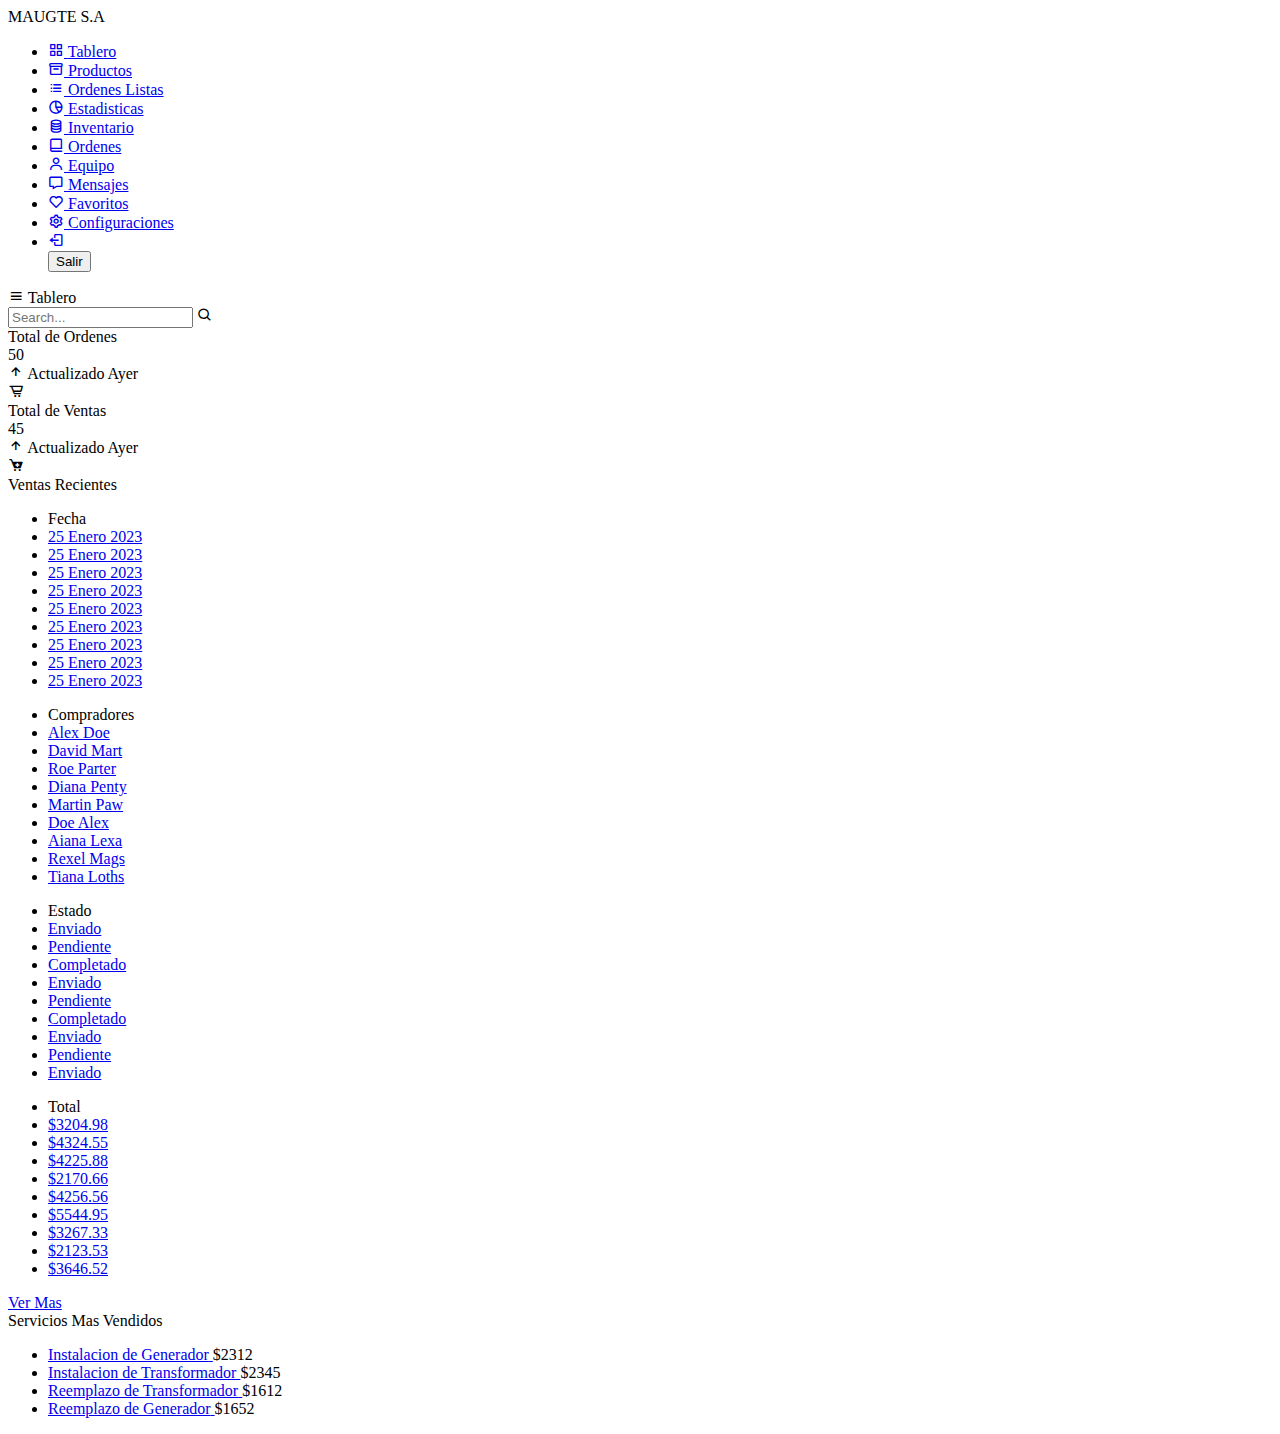
==== HTML/dashboard.html @ a5487247 "Commit Final V1.0.0" ====
<!DOCTYPE html>
<html lang="en" dir="ltr">
  <head>
    <meta charset="UTF-8">
    <link rel="stylesheet" href="../css/style3.css">
    <link href='https://unpkg.com/boxicons@2.0.7/css/boxicons.min.css' rel='stylesheet'>
     <meta name="viewport" content="width=device-width, initial-scale=1.0">
     <script src="../js/login.js"></script>
     <script src="../js/logout.js"></script>
   </head>
<body>
  <div class="sidebar">
    <div class="logo-details">
        <i></i>
      <span class="logo_name">MAUGTE S.A</span>
    </div>
      <ul class="nav-links">
        <li>
          <a href="#" class="active">
            <i class='bx bx-grid-alt' ></i>
            <span class="links_name">Tablero</span>
          </a>
        </li>
        <li>
          <a href="Productos.html">
            <i class='bx bx-box' ></i>
            <span class="links_name">Productos</span>
          </a>
        </li>
        <li>
          <a href="#">
            <i class='bx bx-list-ul' ></i>
            <span class="links_name">Ordenes Listas</span>
          </a>
        </li>
        <li>
          <a href="#">
            <i class='bx bx-pie-chart-alt-2' ></i>
            <span class="links_name">Estadisticas</span>
          </a>
        </li>
        <li>
          <a href="Inventario.html">
            <i class='bx bx-coin-stack' ></i>
            <span class="links_name">Inventario</span>
          </a>
        </li>
        <li>
          <a href="#">
            <i class='bx bx-book-alt' ></i>
            <span class="links_name">Ordenes</span>
          </a>
        </li>
        <li>
          <a href="#">
            <i class='bx bx-user' ></i>
            <span class="links_name">Equipo</span>
          </a>
        </li>
        <li>
          <a href="#">
            <i class='bx bx-message' ></i>
            <span class="links_name">Mensajes</span>
          </a>
        </li>
        <li>
          <a href="#">
            <i class='bx bx-heart' ></i>
            <span class="links_name">Favoritos</span>
          </a>
        </li>
        <li>
          <a href="#">
            <i class='bx bx-cog' ></i>
            <span class="links_name">Configuraciones</span>
          </a>
        </li>
        <li class="log_out">
          <a href="#">
            <i class='bx bx-log-out'></i>
            <form>
            <input type="button" value="Salir" onclick="validate2()">
            </form>
            <span class="links_name"></span>
          </a>
        </li>
      </ul>
  </div>
  <section class="home-section">
    <nav>
      <div class="sidebar-button">
        <i class='bx bx-menu sidebarBtn'></i>
        <span class="dashboard">Tablero</span>
      </div>
      <div class="search-box">
        <input type="text" placeholder="Search...">
        <i class='bx bx-search' ></i>
      </div>
    </nav>

    <div class="home-content">
      <div class="overview-boxes">
        <div class="box">
          <div class="right-side">
            <div class="box-topic">Total de Ordenes</div>
            <div class="number">50</div>
            <div class="indicator">
              <i class='bx bx-up-arrow-alt'></i>
              <span class="text">Actualizado Ayer</span>
            </div>
          </div>
          <i class='bx bx-cart-alt cart'></i>
        </div>
        <div class="box">
          <div class="right-side">
            <div class="box-topic">Total de Ventas</div>
            <div class="number">45</div>
            <div class="indicator">
              <i class='bx bx-up-arrow-alt'></i>
              <span class="text">Actualizado Ayer</span>
            </div>
          </div>
          <i class='bx bxs-cart-add cart two' ></i>
        </div>
      </div>

      <div class="sales-boxes">
        <div class="recent-sales box">
          <div class="title">Ventas Recientes</div>
          <div class="sales-details">
            <ul class="details">
              <li class="topic">Fecha</li>
              <li><a href="#">25 Enero 2023</a></li>
              <li><a href="#">25 Enero 2023</a></li>
              <li><a href="#">25 Enero 2023</a></li>
              <li><a href="#">25 Enero 2023</a></li>
              <li><a href="#">25 Enero 2023</a></li>
              <li><a href="#">25 Enero 2023</a></li>
              <li><a href="#">25 Enero 2023</a></li>
              <li><a href="#">25 Enero 2023</a></li>
              <li><a href="#">25 Enero 2023</a></li>
            </ul>
            <ul class="details">
            <li class="topic">Compradores</li>
            <li><a href="#">Alex Doe</a></li>
            <li><a href="#">David Mart</a></li>
            <li><a href="#">Roe Parter</a></li>
            <li><a href="#">Diana Penty</a></li>
            <li><a href="#">Martin Paw</a></li>
            <li><a href="#">Doe Alex</a></li>
            <li><a href="#">Aiana Lexa</a></li>
            <li><a href="#">Rexel Mags</a></li>
             <li><a href="#">Tiana Loths</a></li>
          </ul>
          <ul class="details">
            <li class="topic">Estado</li>
            <li><a href="#">Enviado</a></li>
            <li><a href="#">Pendiente</a></li>
            <li><a href="#">Completado</a></li>
            <li><a href="#">Enviado</a></li>
            <li><a href="#">Pendiente</a></li>
            <li><a href="#">Completado</a></li>
            <li><a href="#">Enviado</a></li>
             <li><a href="#">Pendiente</a></li>
            <li><a href="#">Enviado</a></li>
          </ul>
          <ul class="details">
            <li class="topic">Total</li>
            <li><a href="#">$3204.98</a></li>
            <li><a href="#">$4324.55</a></li>
            <li><a href="#">$4225.88</a></li>
            <li><a href="#">$2170.66</a></li>
            <li><a href="#">$4256.56</a></li>
            <li><a href="#">$5544.95</a></li>
            <li><a href="#">$3267.33</a></li>
             <li><a href="#">$2123.53</a></li>
             <li><a href="#">$3646.52</a></li>
          </ul>
          </div>
          <div class="button">
            <a href="#">Ver Mas</a>
          </div>
        </div>
        <div class="top-sales box">
          <div class="title">Servicios Mas Vendidos</div>
          <ul class="top-sales-details">
            <li>
            <a href="#">
              <!--<img src="images/sunglasses.jpg" alt="">-->
              <span class="product">Instalacion de Generador</span>
            </a>
            <span class="price">$2312</span>
          </li>
          <li>
            <a href="#">
               <!--<img src="images/jeans.jpg" alt="">-->
              <span class="product">Instalacion de Transformador </span>
            </a>
            <span class="price">$2345</span>
          </li>
          <li>
            <a href="#">
             <!-- <img src="images/nike.jpg" alt="">-->
              <span class="product">Reemplazo de Transformador</span>
            </a>
            <span class="price">$1612</span>
          </li>
          <li>
            <a href="#">
              <!--<img src="images/scarves.jpg" alt="">-->
              <span class="product">Reemplazo de Generador</span>
            </a>
            <span class="price">$1652</span>
          </li>
          </ul>
        </div>
      </div>
    </div>
  </section>

  <script>
   let sidebar = document.querySelector(".sidebar");
let sidebarBtn = document.querySelector(".sidebarBtn");
sidebarBtn.onclick = function() {
  sidebar.classList.toggle("active");
  if(sidebar.classList.contains("active")){
  sidebarBtn.classList.replace("bx-menu" ,"bx-menu-alt-right");
}else
  sidebarBtn.classList.replace("bx-menu-alt-right", "bx-menu");
}
 </script>

</body>
</html>
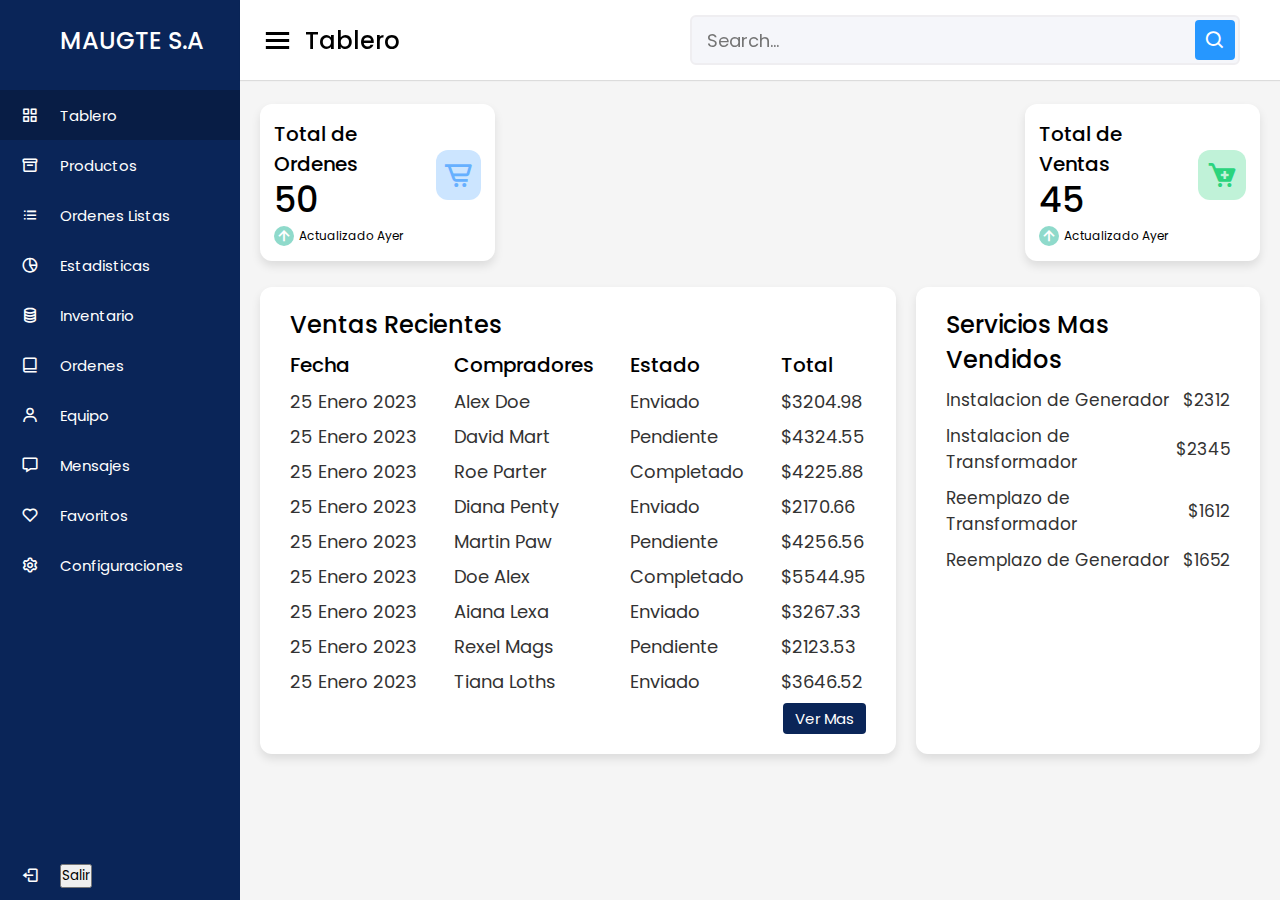
==== commit c877b755: "Cambio en css" ====
--- a/HTML/dashboard.html
+++ b/HTML/dashboard.html
@@ -2,11 +2,11 @@
 <html lang="en" dir="ltr">
   <head>
     <meta charset="UTF-8">
-    <link rel="stylesheet" href="../css/style3.css">
+    <link rel="stylesheet" href="../../CSS/style3.css">
     <link href='https://unpkg.com/boxicons@2.0.7/css/boxicons.min.css' rel='stylesheet'>
      <meta name="viewport" content="width=device-width, initial-scale=1.0">
-     <script src="../js/login.js"></script>
-     <script src="../js/logout.js"></script>
+     <script src="../../JS/login.js"></script>
+     <script src="../../JS/logout.js"></script>
    </head>
 <body>
   <div class="sidebar">
--- a/CSS/style3.css
+++ b/CSS/style3.css
@@ -0,0 +1,439 @@
+/* Googlefont Poppins CDN Link */
+@import url('https://fonts.googleapis.com/css2?family=Poppins:wght@200;300;400;500;600;700&display=swap');
+*{
+  margin: 0;
+  padding: 0;
+  box-sizing: border-box;
+  font-family: 'Poppins', sans-serif;
+}
+.sidebar{
+  position: fixed;
+  height: 100%;
+  width: 240px;
+  background: #0A2558;
+  transition: all 0.5s ease;
+}
+.sidebar.active{
+  width: 60px;
+}
+.sidebar .logo-details{
+  height: 80px;
+  display: flex;
+  align-items: center;
+}
+.sidebar .logo-details i{
+  font-size: 28px;
+  font-weight: 500;
+  color: #fff;
+  min-width: 60px;
+  text-align: center
+}
+.sidebar .logo-details .logo_name{
+  color: #fff;
+  font-size: 24px;
+  font-weight: 500;
+}
+.sidebar .nav-links{
+  margin-top: 10px;
+}
+.sidebar .nav-links li{
+  position: relative;
+  list-style: none;
+  height: 50px;
+}
+.sidebar .nav-links li a{
+  height: 100%;
+  width: 100%;
+  display: flex;
+  align-items: center;
+  text-decoration: none;
+  transition: all 0.4s ease;
+}
+.sidebar .nav-links li a.active{
+  background: #081D45;
+}
+.sidebar .nav-links li a:hover{
+  background: #081D45;
+}
+.sidebar .nav-links li i{
+  min-width: 60px;
+  text-align: center;
+  font-size: 18px;
+  color: #fff;
+}
+.sidebar .nav-links li a .links_name{
+  color: #fff;
+  font-size: 15px;
+  font-weight: 400;
+  white-space: nowrap;
+}
+.sidebar .nav-links .log_out{
+  position: absolute;
+  bottom: 0;
+  width: 100%;
+}
+.home-section{
+  position: relative;
+  background: #f5f5f5;
+  min-height: 100vh;
+  width: calc(100% - 240px);
+  left: 240px;
+  transition: all 0.5s ease;
+}
+.sidebar.active ~ .home-section{
+  width: calc(100% - 60px);
+  left: 60px;
+}
+.home-section nav{
+  display: flex;
+  justify-content: space-between;
+  height: 80px;
+  background: #fff;
+  display: flex;
+  align-items: center;
+  position: fixed;
+  width: calc(100% - 240px);
+  left: 240px;
+  z-index: 100;
+  padding: 0 20px;
+  box-shadow: 0 1px 1px rgba(0, 0, 0, 0.1);
+  transition: all 0.5s ease;
+}
+.sidebar.active ~ .home-section nav{
+  left: 60px;
+  width: calc(100% - 60px);
+}
+.home-section nav .sidebar-button{
+  display: flex;
+  align-items: center;
+  font-size: 24px;
+  font-weight: 500;
+}
+nav .sidebar-button i{
+  font-size: 35px;
+  margin-right: 10px;
+}
+.home-section nav .search-box{
+  position: relative;
+  height: 50px;
+  max-width: 550px;
+  width: 100%;
+  margin: 0 20px;
+}
+nav .search-box input{
+  height: 100%;
+  width: 100%;
+  outline: none;
+  background: #F5F6FA;
+  border: 2px solid #EFEEF1;
+  border-radius: 6px;
+  font-size: 18px;
+  padding: 0 15px;
+}
+nav .search-box .bx-search{
+  position: absolute;
+  height: 40px;
+  width: 40px;
+  background: #2697FF;
+  right: 5px;
+  top: 50%;
+  transform: translateY(-50%);
+  border-radius: 4px;
+  line-height: 40px;
+  text-align: center;
+  color: #fff;
+  font-size: 22px;
+  transition: all 0.4 ease;
+}
+.home-section nav .profile-details{
+  display: flex;
+  align-items: center;
+  background: #F5F6FA;
+  border: 2px solid #EFEEF1;
+  border-radius: 6px;
+  height: 50px;
+  min-width: 190px;
+  padding: 0 15px 0 2px;
+}
+nav .profile-details img{
+  height: 40px;
+  width: 40px;
+  border-radius: 6px;
+  object-fit: cover;
+}
+nav .profile-details .admin_name{
+  font-size: 15px;
+  font-weight: 500;
+  color: #333;
+  margin: 0 10px;
+  white-space: nowrap;
+}
+nav .profile-details i{
+  font-size: 25px;
+  color: #333;
+}
+.home-section .home-content{
+  position: relative;
+  padding-top: 104px;
+}
+.home-content .overview-boxes{
+  display: flex;
+  align-items: center;
+  justify-content: space-between;
+  flex-wrap: wrap;
+  padding: 0 20px;
+  margin-bottom: 26px;
+}
+.overview-boxes .box{
+  display: flex;
+  align-items: center;
+  justify-content: center;
+  width: calc(100% / 4 - 15px);
+  background: #fff;
+  padding: 15px 14px;
+  border-radius: 12px;
+  box-shadow: 0 5px 10px rgba(0,0,0,0.1);
+}
+.overview-boxes .box-topic{
+  font-size: 20px;
+  font-weight: 500;
+}
+.home-content .box .number{
+  display: inline-block;
+  font-size: 35px;
+  margin-top: -6px;
+  font-weight: 500;
+}
+.home-content .box .indicator{
+  display: flex;
+  align-items: center;
+}
+.home-content .box .indicator i{
+  height: 20px;
+  width: 20px;
+  background: #8FDACB;
+  line-height: 20px;
+  text-align: center;
+  border-radius: 50%;
+  color: #fff;
+  font-size: 20px;
+  margin-right: 5px;
+}
+.box .indicator i.down{
+  background: #e87d88;
+}
+.home-content .box .indicator .text{
+  font-size: 12px;
+}
+.home-content .box .cart{
+  display: inline-block;
+  font-size: 32px;
+  height: 50px;
+  width: 50px;
+  background: #cce5ff;
+  line-height: 50px;
+  text-align: center;
+  color: #66b0ff;
+  border-radius: 12px;
+  margin: -15px 0 0 6px;
+}
+.home-content .box .cart.two{
+   color: #2BD47D;
+   background: #C0F2D8;
+ }
+.home-content .box .cart.three{
+   color: #ffc233;
+   background: #ffe8b3;
+ }
+.home-content .box .cart.four{
+   color: #e05260;
+   background: #f7d4d7;
+ }
+.home-content .total-order{
+  font-size: 20px;
+  font-weight: 500;
+}
+.home-content .sales-boxes{
+  display: flex;
+  justify-content: space-between;
+  /* padding: 0 20px; */
+}
+
+/* left box */
+.home-content .sales-boxes .recent-sales{
+  width: 65%;
+  background: #fff;
+  padding: 20px 30px;
+  margin: 0 20px;
+  border-radius: 12px;
+  box-shadow: 0 5px 10px rgba(0, 0, 0, 0.1);
+}
+.home-content .sales-boxes .sales-details{
+  display: flex;
+  align-items: center;
+  justify-content: space-between;
+}
+.sales-boxes .box .title{
+  font-size: 24px;
+  font-weight: 500;
+  /* margin-bottom: 10px; */
+}
+.sales-boxes .sales-details li.topic{
+  font-size: 20px;
+  font-weight: 500;
+}
+.sales-boxes .sales-details li{
+  list-style: none;
+  margin: 8px 0;
+}
+.sales-boxes .sales-details li a{
+  font-size: 18px;
+  color: #333;
+  font-size: 400;
+  text-decoration: none;
+}
+.sales-boxes .box .button{
+  width: 100%;
+  display: flex;
+  justify-content: flex-end;
+}
+.sales-boxes .box .button a{
+  color: #fff;
+  background: #0A2558;
+  padding: 4px 12px;
+  font-size: 15px;
+  font-weight: 400;
+  border-radius: 4px;
+  text-decoration: none;
+  transition: all 0.3s ease;
+}
+.sales-boxes .box .button a:hover{
+  background:  #0d3073;
+}
+
+/* Right box */
+.home-content .sales-boxes .top-sales{
+  width: 35%;
+  background: #fff;
+  padding: 20px 30px;
+  margin: 0 20px 0 0;
+  border-radius: 12px;
+  box-shadow: 0 5px 10px rgba(0, 0, 0, 0.1);
+}
+.sales-boxes .top-sales li{
+  display: flex;
+  align-items: center;
+  justify-content: space-between;
+  margin: 10px 0;
+}
+.sales-boxes .top-sales li a img{
+  height: 40px;
+  width: 40px;
+  object-fit: cover;
+  border-radius: 12px;
+  margin-right: 10px;
+  background: #333;
+}
+.sales-boxes .top-sales li a{
+  display: flex;
+  align-items: center;
+  text-decoration: none;
+}
+.sales-boxes .top-sales li .product,
+.price{
+  font-size: 17px;
+  font-weight: 400;
+  color: #333;
+}
+/* Responsive Media Query */
+@media (max-width: 1240px) {
+  .sidebar{
+    width: 60px;
+  }
+  .sidebar.active{
+    width: 220px;
+  }
+  .home-section{
+    width: calc(100% - 60px);
+    left: 60px;
+  }
+  .sidebar.active ~ .home-section{
+    /* width: calc(100% - 220px); */
+    overflow: hidden;
+    left: 220px;
+  }
+  .home-section nav{
+    width: calc(100% - 60px);
+    left: 60px;
+  }
+  .sidebar.active ~ .home-section nav{
+    width: calc(100% - 220px);
+    left: 220px;
+  }
+}
+@media (max-width: 1150px) {
+  .home-content .sales-boxes{
+    flex-direction: column;
+  }
+  .home-content .sales-boxes .box{
+    width: 100%;
+    overflow-x: scroll;
+    margin-bottom: 30px;
+  }
+  .home-content .sales-boxes .top-sales{
+    margin: 0;
+  }
+}
+@media (max-width: 1000px) {
+  .overview-boxes .box{
+    width: calc(100% / 2 - 15px);
+    margin-bottom: 15px;
+  }
+}
+@media (max-width: 700px) {
+  nav .sidebar-button .dashboard,
+  nav .profile-details .admin_name,
+  nav .profile-details i{
+    display: none;
+  }
+  .home-section nav .profile-details{
+    height: 50px;
+    min-width: 40px;
+  }
+  .home-content .sales-boxes .sales-details{
+    width: 560px;
+  }
+}
+@media (max-width: 550px) {
+  .overview-boxes .box{
+    width: 100%;
+    margin-bottom: 15px;
+  }
+  .sidebar.active ~ .home-section nav .profile-details{
+    display: none;
+  }
+}
+  @media (max-width: 400px) {
+  .sidebar{
+    width: 0;
+  }
+  .sidebar.active{
+    width: 60px;
+  }
+  .home-section{
+    width: 100%;
+    left: 0;
+  }
+  .sidebar.active ~ .home-section{
+    left: 60px;
+    width: calc(100% - 60px);
+  }
+  .home-section nav{
+    width: 100%;
+    left: 0;
+  }
+  .sidebar.active ~ .home-section nav{
+    left: 60px;
+    width: calc(100% - 60px);
+  }
+}
